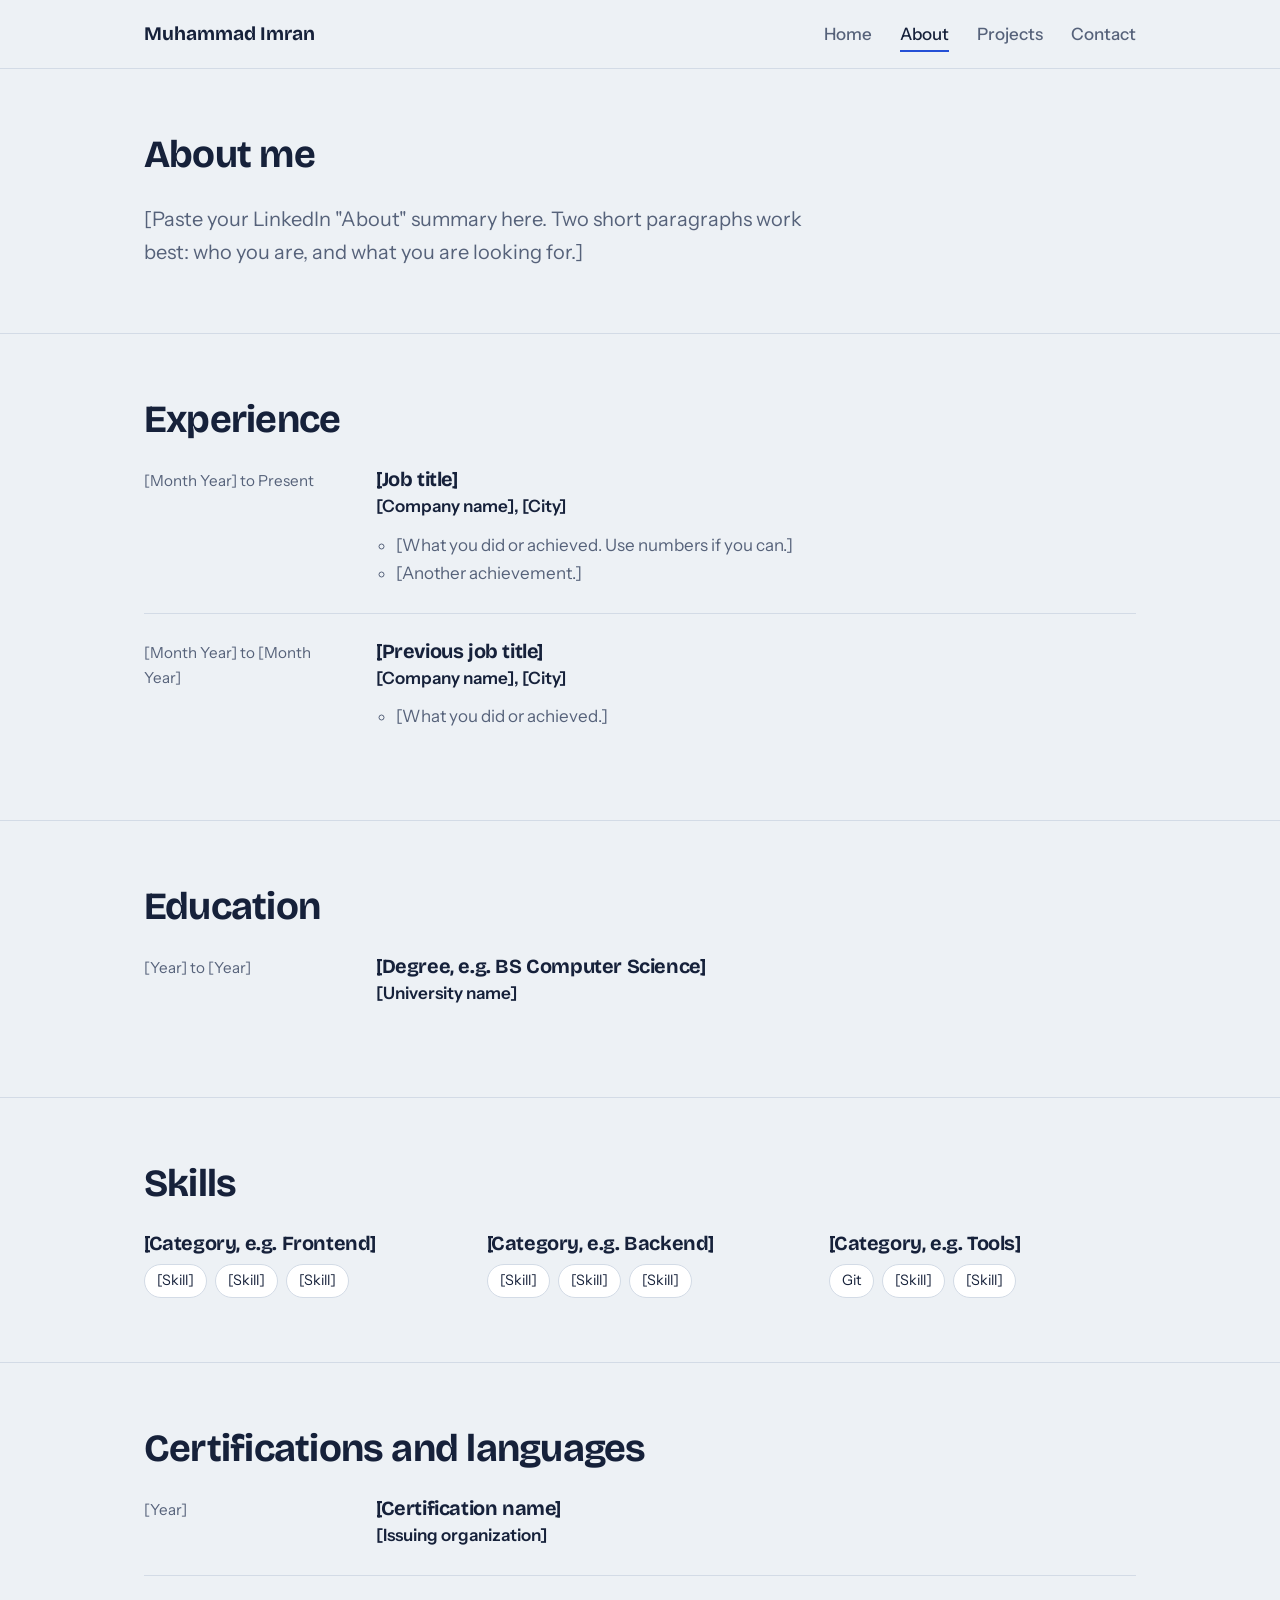
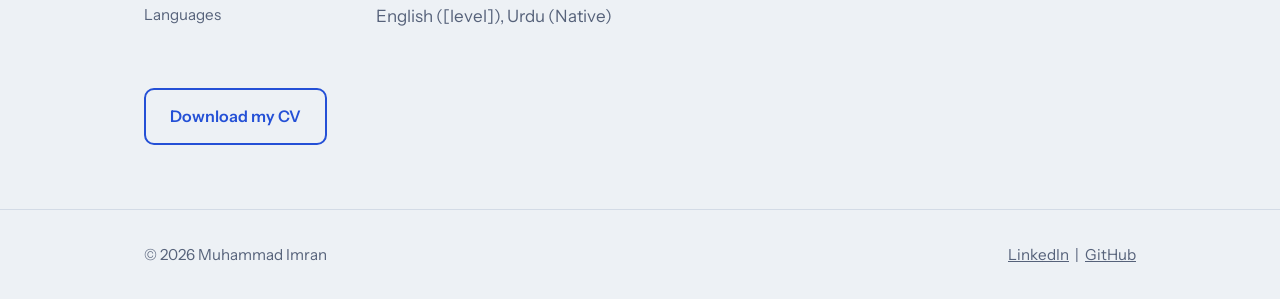
==== about.html @ 06bc11be "Add files via upload" ====
<!DOCTYPE html>
<html lang="en">
<head>
<meta charset="UTF-8">
<meta name="viewport" content="width=device-width, initial-scale=1">
<title>About Muhammad Imran - Experience, Education and Skills</title>
<meta name="description" content="Experience, education, skills and certifications of Muhammad Imran, [your profession].">
<link rel="icon" href="data:image/svg+xml,<svg xmlns=%22http://www.w3.org/2000/svg%22 viewBox=%220 0 100 100%22><text y=%22.9em%22 font-size=%2290%22>💼</text></svg>">
<link rel="preconnect" href="https://fonts.googleapis.com">
<link rel="preconnect" href="https://fonts.gstatic.com" crossorigin>
<link href="https://fonts.googleapis.com/css2?family=Bricolage+Grotesque:wght@600;700;800&family=Instrument+Sans:wght@400;500;600&display=swap" rel="stylesheet">
<link rel="stylesheet" href="style.css">
</head>
<body>
<header class="site-header">
  <div class="wrap">
    <a class="brand" href="index.html">Muhammad Imran</a>
    <button class="menu-btn" aria-expanded="false" aria-controls="menu">Menu</button>
    <nav id="menu" aria-label="Main">
      <ul>
        <li><a href="index.html">Home</a></li>
        <li><a href="about.html" aria-current="page">About</a></li>
        <li><a href="projects.html">Projects</a></li>
        <li><a href="contact.html">Contact</a></li>
      </ul>
    </nav>
  </div>
</header>
<main>
<section class="block" style="border-top:0">
  <div class="wrap">
    <h2>About me</h2>
    <p class="lead">[Paste your LinkedIn "About" summary here. Two short paragraphs work best: who you are, and what you are looking for.]</p>
  </div>
</section>

<section class="block">
  <div class="wrap">
    <h2>Experience</h2>
    <ul class="rows">
      <li>
        <div class="when">[Month Year] to Present</div>
        <div>
          <h3>[Job title]</h3>
          <div class="where">[Company name], [City]</div>
          <ul>
            <li>[What you did or achieved. Use numbers if you can.]</li>
            <li>[Another achievement.]</li>
          </ul>
        </div>
      </li>
      <li>
        <div class="when">[Month Year] to [Month Year]</div>
        <div>
          <h3>[Previous job title]</h3>
          <div class="where">[Company name], [City]</div>
          <ul>
            <li>[What you did or achieved.]</li>
          </ul>
        </div>
      </li>
    </ul>
  </div>
</section>

<section class="block">
  <div class="wrap">
    <h2>Education</h2>
    <ul class="rows">
      <li>
        <div class="when">[Year] to [Year]</div>
        <div><h3>[Degree, e.g. BS Computer Science]</h3><div class="where">[University name]</div></div>
      </li>
    </ul>
  </div>
</section>

<section class="block">
  <div class="wrap">
    <h2>Skills</h2>
    <div class="skills-grid">
      <div><h3>[Category, e.g. Frontend]</h3><ul class="tags"><li>[Skill]</li><li>[Skill]</li><li>[Skill]</li></ul></div>
      <div><h3>[Category, e.g. Backend]</h3><ul class="tags"><li>[Skill]</li><li>[Skill]</li><li>[Skill]</li></ul></div>
      <div><h3>[Category, e.g. Tools]</h3><ul class="tags"><li>Git</li><li>[Skill]</li><li>[Skill]</li></ul></div>
    </div>
  </div>
</section>

<section class="block">
  <div class="wrap">
    <h2>Certifications and languages</h2>
    <ul class="rows">
      <li><div class="when">[Year]</div><div><h3>[Certification name]</h3><div class="where">[Issuing organization]</div></div></li>
      <li><div class="when">Languages</div><div><p style="margin-top:0">English ([level]), Urdu (Native)</p></div></li>
    </ul>
    <div class="actions">
      <a class="btn btn-ghost" href="Muhammad-Imran-CV.pdf" download>Download my CV</a>
    </div>
  </div>
</section>
</main>
<footer class="site-footer">
  <div class="wrap">
    <span>&copy; <span class="year">2026</span> Muhammad Imran</span>
    <span><a href="https://www.linkedin.com/in/muhammad-imran01/" target="_blank" rel="noopener">LinkedIn</a> &nbsp;|&nbsp; <a href="https://github.com/YOUR-GITHUB-USERNAME" target="_blank" rel="noopener">GitHub</a></span>
  </div>
</footer>
<script src="script.js"></script>
</body>
</html>
---- style.css ----
/* ===== Muhammad Imran - Portfolio styles ===== */
:root{
  --bg:#EDF1F5; --surface:#FFFFFF; --ink:#16213A; --muted:#56627A;
  --accent:#2450D6; --accent-ink:#FFFFFF; --line:#D3DBE6;
  --head:'Bricolage Grotesque','Segoe UI',Arial,sans-serif;
  --body:'Instrument Sans','Segoe UI',Arial,sans-serif;
}
@media (prefers-color-scheme:dark){
  :root{--bg:#0F1626;--surface:#17203A;--ink:#E8EDF7;--muted:#9AA7C0;--accent:#7C9CFF;--accent-ink:#0F1626;--line:#27324F}
}
*{box-sizing:border-box;margin:0;padding:0}
html{scroll-behavior:smooth}
body{background:var(--bg);color:var(--ink);font-family:var(--body);font-size:17px;line-height:1.65}
img{max-width:100%;display:block}
a{color:var(--accent)}
a:focus-visible,button:focus-visible,input:focus-visible,textarea:focus-visible{outline:3px solid var(--accent);outline-offset:3px}
.wrap{max-width:1040px;margin:0 auto;padding:0 24px}

/* Header */
.site-header{border-bottom:1px solid var(--line);background:var(--bg);position:sticky;top:0;z-index:10}
.site-header .wrap{display:flex;align-items:center;justify-content:space-between;height:68px}
.brand{font-family:var(--head);font-weight:700;font-size:1.2rem;color:var(--ink);text-decoration:none}
nav ul{display:flex;gap:28px;list-style:none}
nav a{color:var(--muted);text-decoration:none;font-weight:500;padding:6px 0;border-bottom:2px solid transparent}
nav a:hover{color:var(--ink)}
nav a[aria-current="page"]{color:var(--ink);border-bottom-color:var(--accent)}
.menu-btn{display:none;background:none;border:1px solid var(--line);color:var(--ink);padding:8px 14px;border-radius:8px;font:inherit;cursor:pointer}

/* Type */
h1,h2,h3{font-family:var(--head);line-height:1.1;letter-spacing:-0.02em}
h1{font-size:clamp(2.8rem,8vw,5.6rem);font-weight:800}
h2{font-size:clamp(1.7rem,4vw,2.4rem);font-weight:700;margin-bottom:28px}
h3{font-size:1.25rem;font-weight:700}
.lead{font-size:1.25rem;color:var(--muted);max-width:34em}
.muted{color:var(--muted)}

/* Hero */
.hero{padding:80px 0 72px}
.hero .wrap{display:grid;grid-template-columns:1.6fr 1fr;gap:56px;align-items:center}
.hero h1{margin-bottom:20px}
.hero .role{font-family:var(--head);font-size:1.5rem;font-weight:600;margin-bottom:18px}
.actions{display:flex;gap:14px;flex-wrap:wrap;margin-top:32px}
.btn{display:inline-block;padding:13px 24px;border-radius:10px;font-weight:600;text-decoration:none;border:2px solid var(--accent);font-family:var(--body);font-size:1rem;cursor:pointer}
.btn-primary{background:var(--accent);color:var(--accent-ink)}
.btn-primary:hover{opacity:.9}
.btn-ghost{background:transparent;color:var(--accent)}
.btn-ghost:hover{background:var(--surface)}
.avatar{width:100%;max-width:340px;aspect-ratio:1;border-radius:50%;overflow:hidden;background:var(--accent);color:var(--accent-ink);display:grid;place-items:center;font-family:var(--head);font-size:6rem;font-weight:800;justify-self:center}
.avatar img{width:100%;height:100%;object-fit:cover}

/* Sections */
section.block{padding:64px 0;border-top:1px solid var(--line)}
.rows{list-style:none}
.rows>li{display:grid;grid-template-columns:200px 1fr;gap:32px;padding:26px 0;border-top:1px solid var(--line)}
.rows>li:first-child{border-top:0;padding-top:0}
.rows .when{color:var(--muted);font-size:.95rem}
.rows p{margin-top:8px;color:var(--muted)}
.rows .where{font-weight:600;color:var(--ink);margin-top:2px}
.rows ul{margin:10px 0 0 20px;color:var(--muted)}
.tags{display:flex;flex-wrap:wrap;gap:8px;margin-top:14px;list-style:none}
.tags li{background:var(--surface);border:1px solid var(--line);padding:4px 12px;border-radius:999px;font-size:.9rem}
.skills-grid{display:grid;grid-template-columns:repeat(auto-fit,minmax(240px,1fr));gap:36px}
.skills-grid h3{margin-bottom:10px}
.skills-grid .tags{margin-top:0}

/* Projects */
.project{display:grid;grid-template-columns:1fr 1.2fr;gap:36px;padding:36px 0;border-top:1px solid var(--line);align-items:start}
.project:first-of-type{border-top:0}
.thumb{aspect-ratio:16/10;background:var(--surface);border:1px solid var(--line);border-radius:12px;display:grid;place-items:center;color:var(--muted);overflow:hidden}
.thumb img{width:100%;height:100%;object-fit:cover}
.project h3{margin-bottom:8px}
.project .links{display:flex;gap:18px;margin-top:16px;font-weight:600}

/* Contact */
.contact-grid{display:grid;grid-template-columns:1fr 1.3fr;gap:56px}
.contact-list{list-style:none}
.contact-list li{padding:14px 0;border-top:1px solid var(--line)}
.contact-list li:first-child{border-top:0}
.contact-list span{display:block;color:var(--muted);font-size:.9rem}
form label{display:block;font-weight:600;margin:0 0 6px}
form .field{margin-bottom:20px}
input,textarea{width:100%;padding:12px 14px;border:1px solid var(--line);border-radius:10px;background:var(--surface);color:var(--ink);font:inherit}
textarea{min-height:150px;resize:vertical}
.form-note{margin-top:14px;font-weight:600}

/* Footer */
.site-footer{border-top:1px solid var(--line);padding:32px 0;color:var(--muted);font-size:.95rem}
.site-footer .wrap{display:flex;justify-content:space-between;flex-wrap:wrap;gap:12px}
.site-footer a{color:var(--muted)}

/* Responsive */
@media (max-width:820px){
  .hero .wrap,.project,.contact-grid{grid-template-columns:1fr}
  .hero{padding:48px 0}
  .avatar{max-width:220px;order:-1;justify-self:start;font-size:4rem}
  .rows>li{grid-template-columns:1fr;gap:6px}
  .menu-btn{display:block}
  nav{display:none;position:absolute;top:68px;left:0;right:0;background:var(--bg);border-bottom:1px solid var(--line)}
  nav.open{display:block}
  nav ul{flex-direction:column;gap:0;padding:8px 24px 16px}
  nav a{display:block;padding:12px 0}
}
@media (prefers-reduced-motion:reduce){html{scroll-behavior:auto}}
.avatar>*{grid-area:1/1}
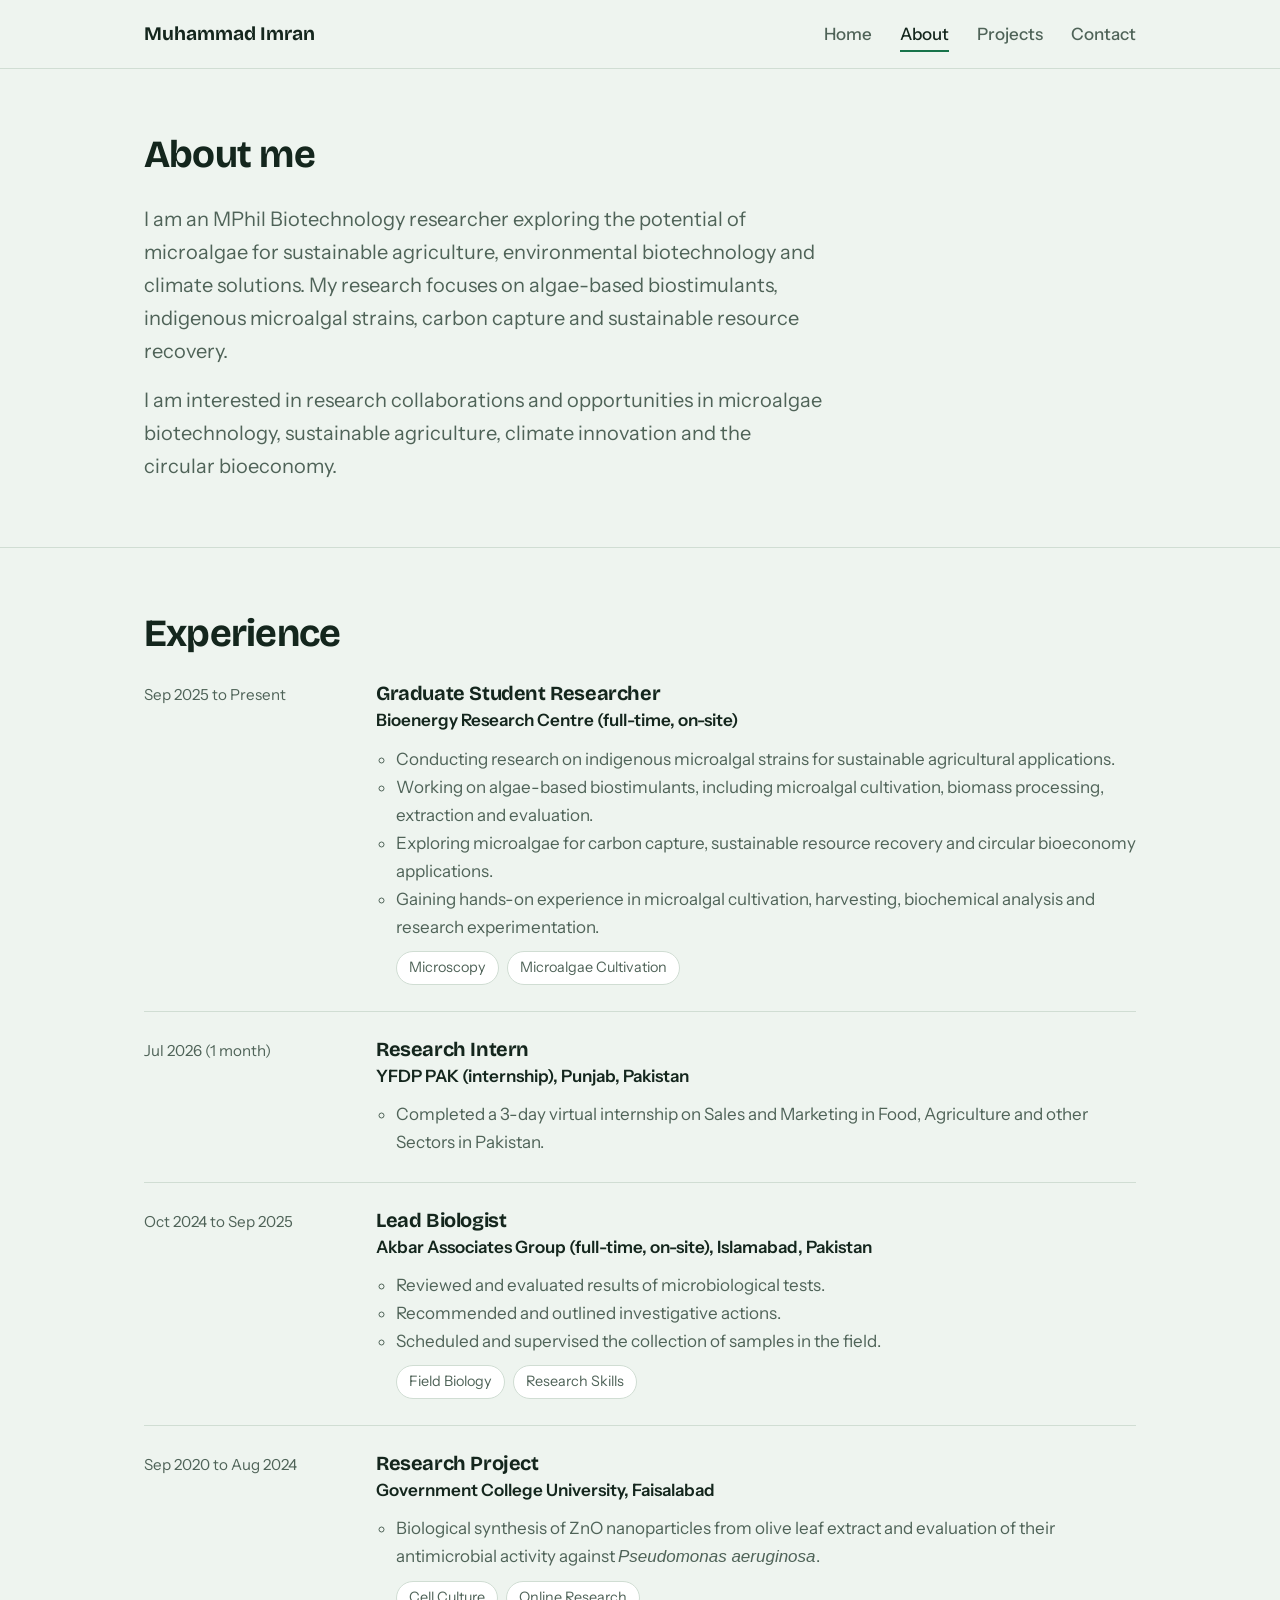
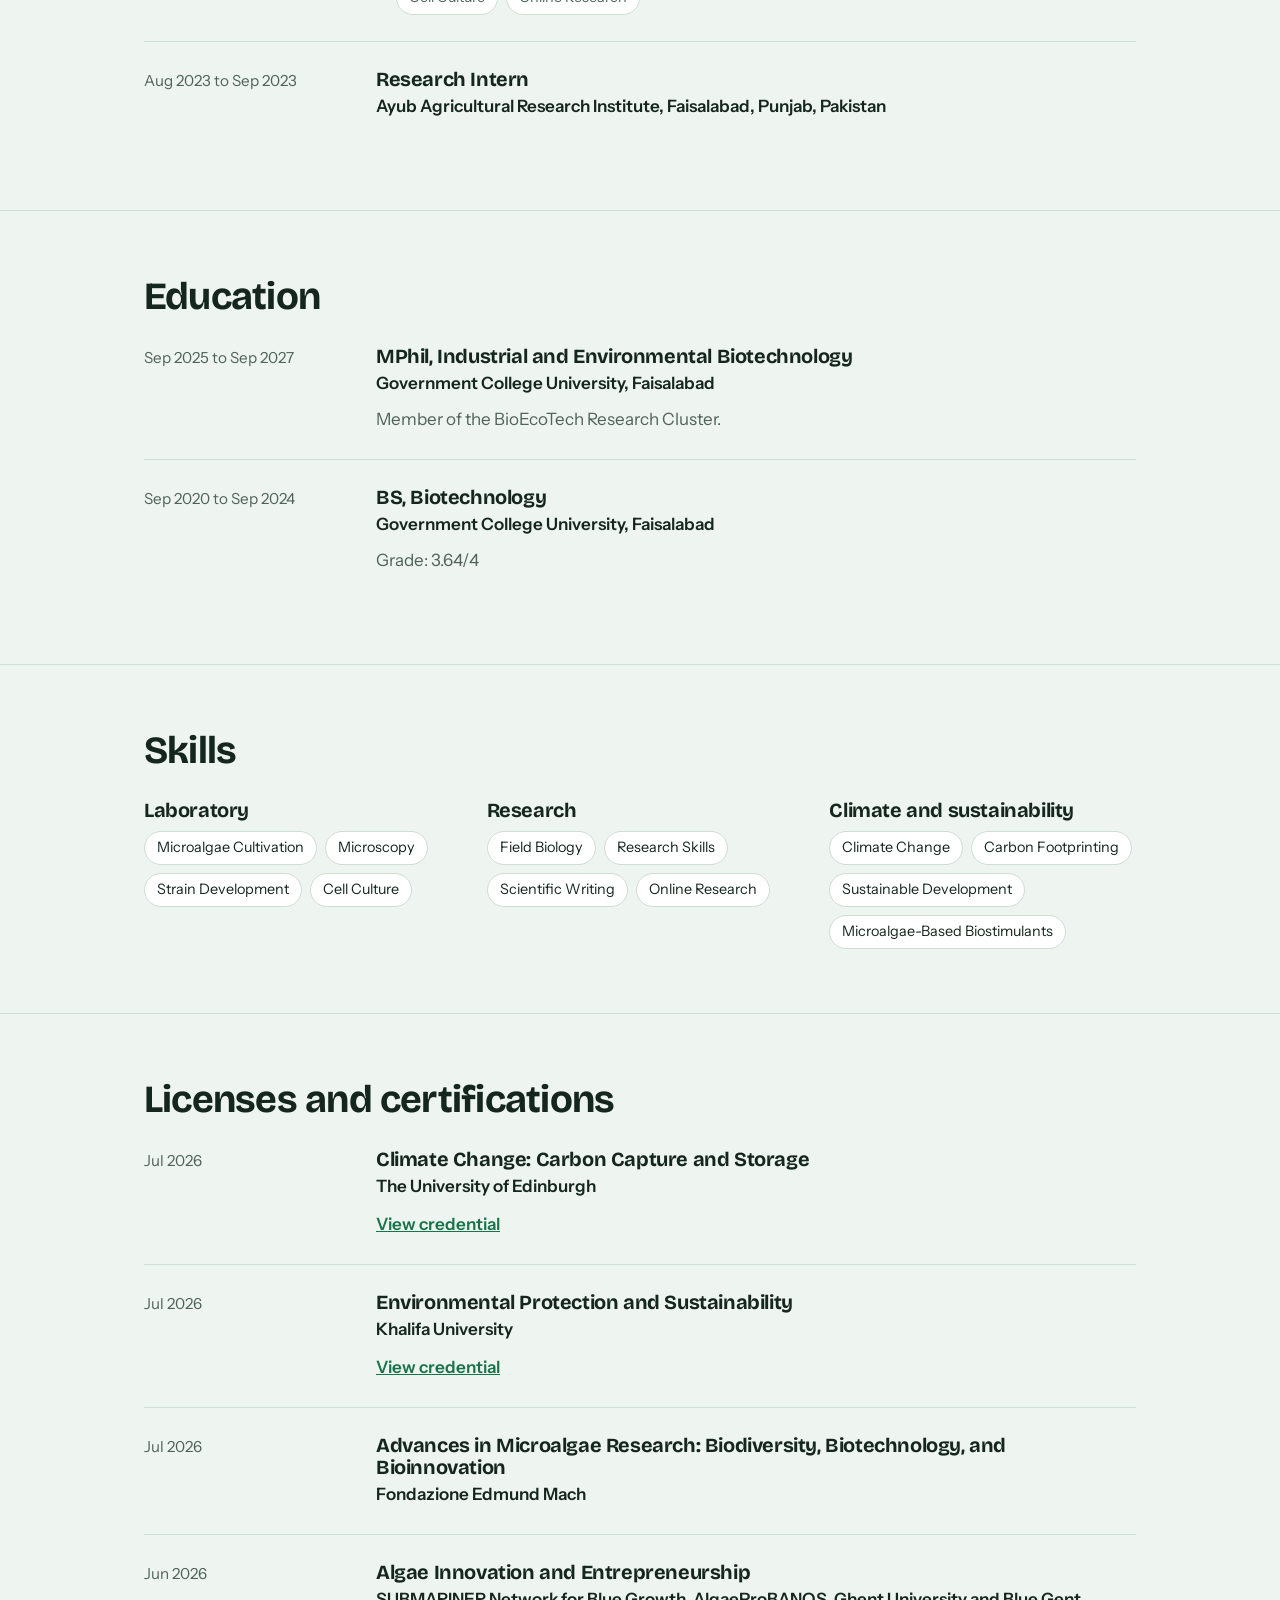
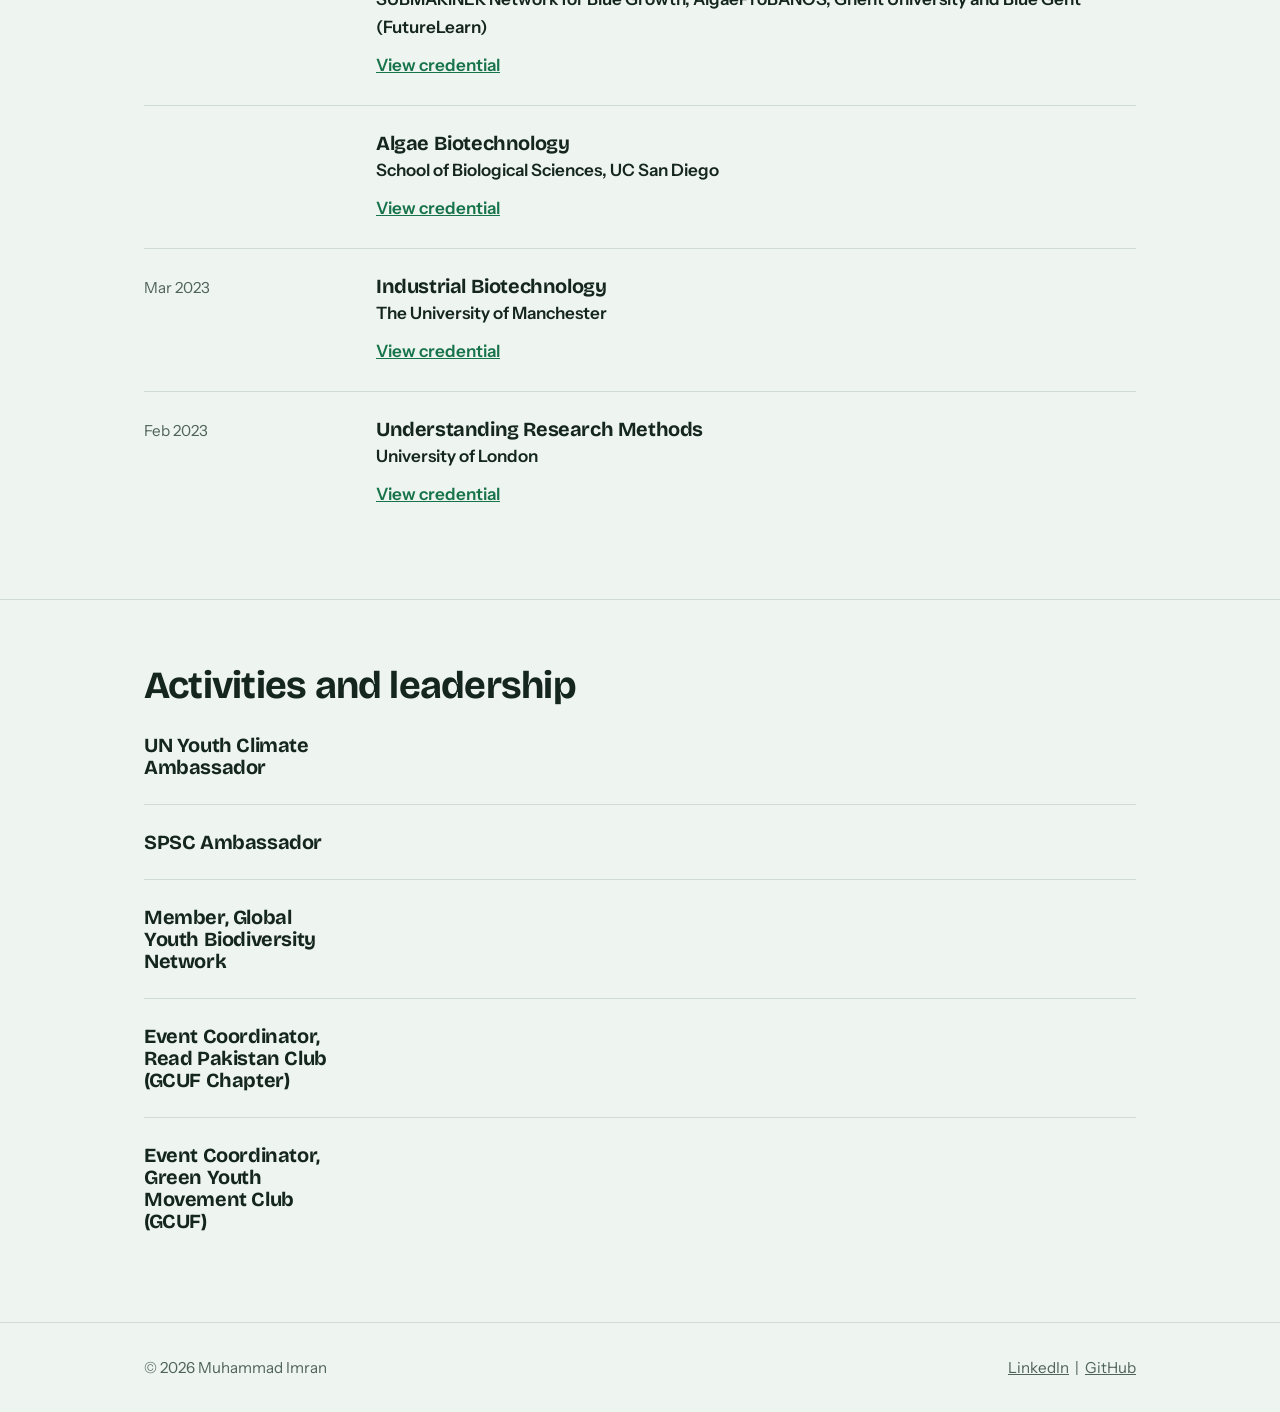
==== commit cf502834: "Add files via upload" ====
--- a/about.html
+++ b/about.html
@@ -4,8 +4,8 @@
 <meta charset="UTF-8">
 <meta name="viewport" content="width=device-width, initial-scale=1">
 <title>About Muhammad Imran - Experience, Education and Skills</title>
-<meta name="description" content="Experience, education, skills and certifications of Muhammad Imran, [your profession].">
-<link rel="icon" href="data:image/svg+xml,<svg xmlns=%22http://www.w3.org/2000/svg%22 viewBox=%220 0 100 100%22><text y=%22.9em%22 font-size=%2290%22>💼</text></svg>">
+<meta name="description" content="Experience, education, certifications and skills of Muhammad Imran, MPhil Biotechnology researcher working on microalgae and sustainable agriculture.">
+<link rel="icon" href="data:image/svg+xml,<svg xmlns=%22http://www.w3.org/2000/svg%22 viewBox=%220 0 100 100%22><text y=%22.9em%22 font-size=%2290%22>🌿</text></svg>">
 <link rel="preconnect" href="https://fonts.googleapis.com">
 <link rel="preconnect" href="https://fonts.gstatic.com" crossorigin>
 <link href="https://fonts.googleapis.com/css2?family=Bricolage+Grotesque:wght@600;700;800&family=Instrument+Sans:wght@400;500;600&display=swap" rel="stylesheet">
@@ -30,7 +30,8 @@
 <section class="block" style="border-top:0">
   <div class="wrap">
     <h2>About me</h2>
-    <p class="lead">[Paste your LinkedIn "About" summary here. Two short paragraphs work best: who you are, and what you are looking for.]</p>
+    <p class="lead">I am an MPhil Biotechnology researcher exploring the potential of microalgae for sustainable agriculture, environmental biotechnology and climate solutions. My research focuses on algae-based biostimulants, indigenous microalgal strains, carbon capture and sustainable resource recovery.</p>
+    <p class="lead" style="margin-top:16px">I am interested in research collaborations and opportunities in microalgae biotechnology, sustainable agriculture, climate innovation and the circular bioeconomy.</p>
   </div>
 </section>
 
@@ -39,24 +40,48 @@
     <h2>Experience</h2>
     <ul class="rows">
       <li>
-        <div class="when">[Month Year] to Present</div>
+        <div class="when">Sep 2025 to Present</div>
         <div>
-          <h3>[Job title]</h3>
-          <div class="where">[Company name], [City]</div>
-          <ul>
-            <li>[What you did or achieved. Use numbers if you can.]</li>
-            <li>[Another achievement.]</li>
-          </ul>
+          <h3>Graduate Student Researcher</h3>
+          <div class="where">Bioenergy Research Centre (full-time, on-site)</div>
+          <ul><li>Conducting research on indigenous microalgal strains for sustainable agricultural applications.</li><li>Working on algae-based biostimulants, including microalgal cultivation, biomass processing, extraction and evaluation.</li><li>Exploring microalgae for carbon capture, sustainable resource recovery and circular bioeconomy applications.</li><li>Gaining hands-on experience in microalgal cultivation, harvesting, biochemical analysis and research experimentation.</li></ul>
+          <ul class="tags"><li>Microscopy</li><li>Microalgae Cultivation</li></ul>
         </div>
       </li>
       <li>
-        <div class="when">[Month Year] to [Month Year]</div>
+        <div class="when">Jul 2026 (1 month)</div>
         <div>
-          <h3>[Previous job title]</h3>
-          <div class="where">[Company name], [City]</div>
-          <ul>
-            <li>[What you did or achieved.]</li>
-          </ul>
+          <h3>Research Intern</h3>
+          <div class="where">YFDP PAK (internship), Punjab, Pakistan</div>
+          <ul><li>Completed a 3-day virtual internship on Sales and Marketing in Food, Agriculture and other Sectors in Pakistan.</li></ul>
+          
+        </div>
+      </li>
+      <li>
+        <div class="when">Oct 2024 to Sep 2025</div>
+        <div>
+          <h3>Lead Biologist</h3>
+          <div class="where">Akbar Associates Group (full-time, on-site), Islamabad, Pakistan</div>
+          <ul><li>Reviewed and evaluated results of microbiological tests.</li><li>Recommended and outlined investigative actions.</li><li>Scheduled and supervised the collection of samples in the field.</li></ul>
+          <ul class="tags"><li>Field Biology</li><li>Research Skills</li></ul>
+        </div>
+      </li>
+      <li>
+        <div class="when">Sep 2020 to Aug 2024</div>
+        <div>
+          <h3>Research Project</h3>
+          <div class="where">Government College University, Faisalabad</div>
+          <ul><li>Biological synthesis of ZnO nanoparticles from olive leaf extract and evaluation of their antimicrobial activity against <em>Pseudomonas aeruginosa</em>.</li></ul>
+          <ul class="tags"><li>Cell Culture</li><li>Online Research</li></ul>
+        </div>
+      </li>
+      <li>
+        <div class="when">Aug 2023 to Sep 2023</div>
+        <div>
+          <h3>Research Intern</h3>
+          <div class="where">Ayub Agricultural Research Institute, Faisalabad, Punjab, Pakistan</div>
+          
+          
         </div>
       </li>
     </ul>
@@ -68,8 +93,20 @@
     <h2>Education</h2>
     <ul class="rows">
       <li>
-        <div class="when">[Year] to [Year]</div>
-        <div><h3>[Degree, e.g. BS Computer Science]</h3><div class="where">[University name]</div></div>
+        <div class="when">Sep 2025 to Sep 2027</div>
+        <div>
+          <h3>MPhil, Industrial and Environmental Biotechnology</h3>
+          <div class="where">Government College University, Faisalabad</div>
+          <p>Member of the BioEcoTech Research Cluster.</p>
+        </div>
+      </li>
+      <li>
+        <div class="when">Sep 2020 to Sep 2024</div>
+        <div>
+          <h3>BS, Biotechnology</h3>
+          <div class="where">Government College University, Faisalabad</div>
+          <p>Grade: 3.64/4</p>
+        </div>
       </li>
     </ul>
   </div>
@@ -79,30 +116,66 @@
   <div class="wrap">
     <h2>Skills</h2>
     <div class="skills-grid">
-      <div><h3>[Category, e.g. Frontend]</h3><ul class="tags"><li>[Skill]</li><li>[Skill]</li><li>[Skill]</li></ul></div>
-      <div><h3>[Category, e.g. Backend]</h3><ul class="tags"><li>[Skill]</li><li>[Skill]</li><li>[Skill]</li></ul></div>
-      <div><h3>[Category, e.g. Tools]</h3><ul class="tags"><li>Git</li><li>[Skill]</li><li>[Skill]</li></ul></div>
+      <div><h3>Laboratory</h3><ul class="tags"><li>Microalgae Cultivation</li><li>Microscopy</li><li>Strain Development</li><li>Cell Culture</li></ul></div>
+      <div><h3>Research</h3><ul class="tags"><li>Field Biology</li><li>Research Skills</li><li>Scientific Writing</li><li>Online Research</li></ul></div>
+      <div><h3>Climate and sustainability</h3><ul class="tags"><li>Climate Change</li><li>Carbon Footprinting</li><li>Sustainable Development</li><li>Microalgae-Based Biostimulants</li></ul></div>
     </div>
   </div>
 </section>
 
 <section class="block">
   <div class="wrap">
-    <h2>Certifications and languages</h2>
+    <h2>Licenses and certifications</h2>
     <ul class="rows">
-      <li><div class="when">[Year]</div><div><h3>[Certification name]</h3><div class="where">[Issuing organization]</div></div></li>
-      <li><div class="when">Languages</div><div><p style="margin-top:0">English ([level]), Urdu (Native)</p></div></li>
+      <li>
+        <div class="when">Jul 2026</div>
+        <div><h3>Climate Change: Carbon Capture and Storage</h3><div class="where">The University of Edinburgh</div><div class="links"><a href="https://www.coursera.org/account/accomplishments/verify/2KSS30ZUDW3F" target="_blank" rel="noopener">View credential</a></div></div>
+      </li>
+      <li>
+        <div class="when">Jul 2026</div>
+        <div><h3>Environmental Protection and Sustainability</h3><div class="where">Khalifa University</div><div class="links"><a href="https://www.coursera.org/account/accomplishments/records/VLO15TMW8UA2" target="_blank" rel="noopener">View credential</a></div></div>
+      </li>
+      <li>
+        <div class="when">Jul 2026</div>
+        <div><h3>Advances in Microalgae Research: Biodiversity, Biotechnology, and Bioinnovation</h3><div class="where">Fondazione Edmund Mach</div></div>
+      </li>
+      <li>
+        <div class="when">Jun 2026</div>
+        <div><h3>Algae Innovation and Entrepreneurship</h3><div class="where">SUBMARINER Network for Blue Growth, AlgaeProBANOS, Ghent University and Blue Gent (FutureLearn)</div><div class="links"><a href="https://www.futurelearn.com/certificates/5qbrss9" target="_blank" rel="noopener">View credential</a></div></div>
+      </li>
+      <li>
+        <div class="when"></div>
+        <div><h3>Algae Biotechnology</h3><div class="where">School of Biological Sciences, UC San Diego</div><div class="links"><a href="https://www.coursera.org/account/accomplishments/verify/BPRLRBWQNVAQ" target="_blank" rel="noopener">View credential</a></div></div>
+      </li>
+      <li>
+        <div class="when">Mar 2023</div>
+        <div><h3>Industrial Biotechnology</h3><div class="where">The University of Manchester</div><div class="links"><a href="https://www.coursera.org/account/accomplishments/verify/MRYD232NUJVT" target="_blank" rel="noopener">View credential</a></div></div>
+      </li>
+      <li>
+        <div class="when">Feb 2023</div>
+        <div><h3>Understanding Research Methods</h3><div class="where">University of London</div><div class="links"><a href="https://www.coursera.org/account/accomplishments/verify/H9CSRF9CN2DC" target="_blank" rel="noopener">View credential</a></div></div>
+      </li>
     </ul>
-    <div class="actions">
-      <a class="btn btn-ghost" href="Muhammad-Imran-CV.pdf" download>Download my CV</a>
-    </div>
+  </div>
+</section>
+
+<section class="block">
+  <div class="wrap">
+    <h2>Activities and leadership</h2>
+    <ul class="rows">
+      <li><div><h3>UN Youth Climate Ambassador</h3></div></li>
+      <li><div><h3>SPSC Ambassador</h3></div></li>
+      <li><div><h3>Member, Global Youth Biodiversity Network</h3></div></li>
+      <li><div><h3>Event Coordinator, Read Pakistan Club (GCUF Chapter)</h3></div></li>
+      <li><div><h3>Event Coordinator, Green Youth Movement Club (GCUF)</h3></div></li>
+    </ul>
   </div>
 </section>
 </main>
 <footer class="site-footer">
   <div class="wrap">
     <span>&copy; <span class="year">2026</span> Muhammad Imran</span>
-    <span><a href="https://www.linkedin.com/in/muhammad-imran01/" target="_blank" rel="noopener">LinkedIn</a> &nbsp;|&nbsp; <a href="https://github.com/YOUR-GITHUB-USERNAME" target="_blank" rel="noopener">GitHub</a></span>
+    <span><a href="https://www.linkedin.com/in/muhammad-imran01/" target="_blank" rel="noopener">LinkedIn</a> &nbsp;|&nbsp; <a href="https://github.com/muhammadimranportfolio" target="_blank" rel="noopener">GitHub</a></span>
   </div>
 </footer>
 <script src="script.js"></script>
--- a/style.css
+++ b/style.css
@@ -1,12 +1,12 @@
 /* ===== Muhammad Imran - Portfolio styles ===== */
 :root{
-  --bg:#EDF1F5; --surface:#FFFFFF; --ink:#16213A; --muted:#56627A;
-  --accent:#2450D6; --accent-ink:#FFFFFF; --line:#D3DBE6;
+  --bg:#EEF4EF; --surface:#FFFFFF; --ink:#14261D; --muted:#4F6358;
+  --accent:#17734A; --accent-ink:#FFFFFF; --line:#D0DDD3;
   --head:'Bricolage Grotesque','Segoe UI',Arial,sans-serif;
   --body:'Instrument Sans','Segoe UI',Arial,sans-serif;
 }
 @media (prefers-color-scheme:dark){
-  :root{--bg:#0F1626;--surface:#17203A;--ink:#E8EDF7;--muted:#9AA7C0;--accent:#7C9CFF;--accent-ink:#0F1626;--line:#27324F}
+  :root{--bg:#0E1A14;--surface:#16261D;--ink:#E6F0E9;--muted:#9BB3A5;--accent:#5FD39A;--accent-ink:#0E1A14;--line:#25382D}
 }
 *{box-sizing:border-box;margin:0;padding:0}
 html{scroll-behavior:smooth}
@@ -102,3 +102,6 @@
 }
 @media (prefers-reduced-motion:reduce){html{scroll-behavior:auto}}
 .avatar>*{grid-area:1/1}
+
+.rows .links{margin-top:10px;font-weight:600}
+.hero .tags{margin-top:26px}
